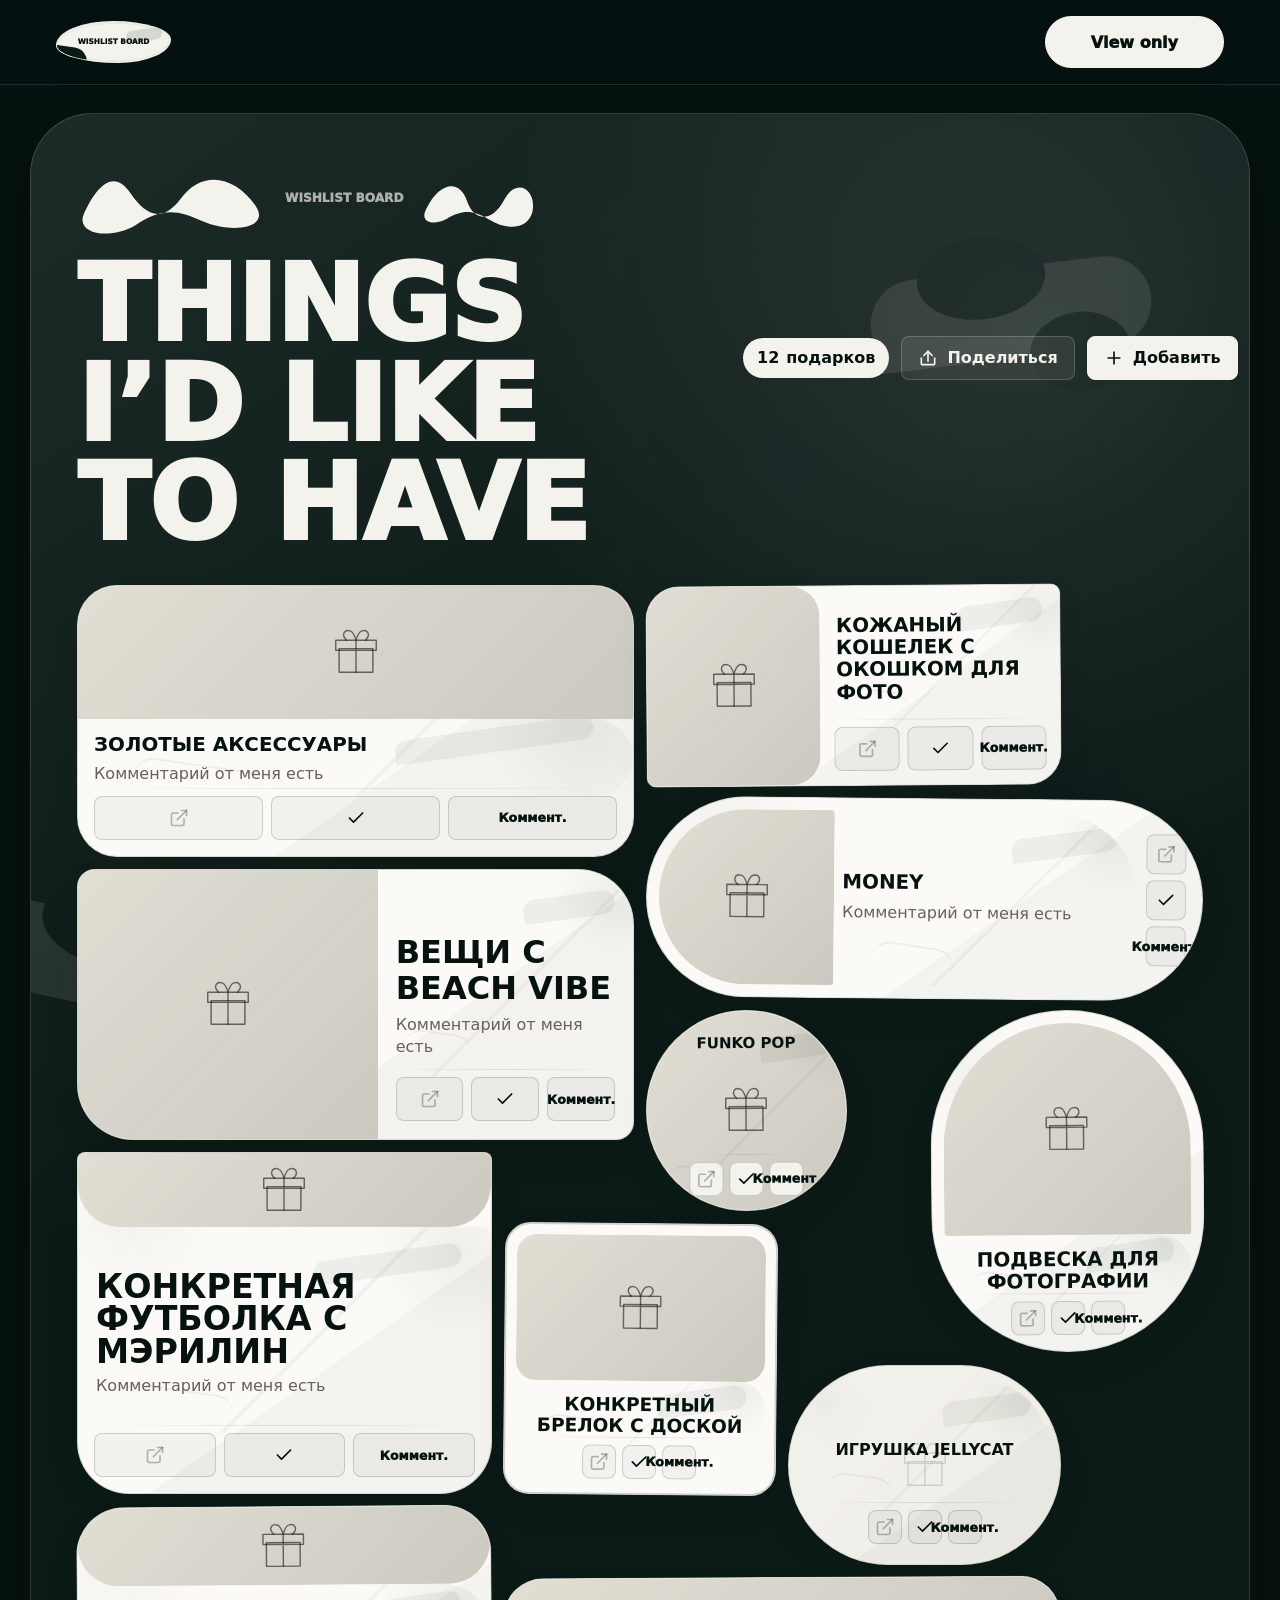
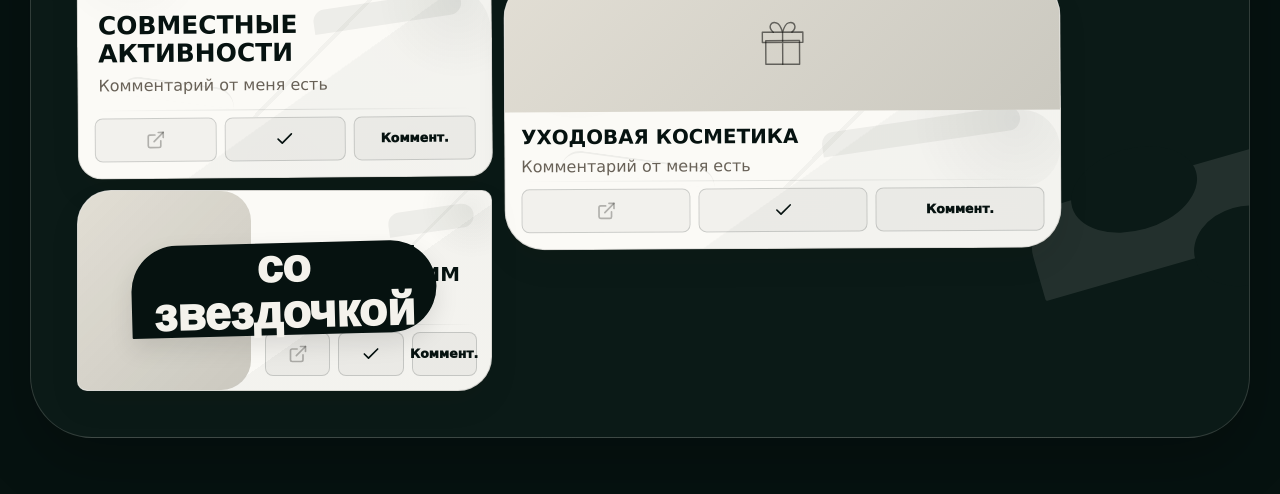
==== index.html @ bffcefdb "Make wishlist arranging stable" ====
<!doctype html>
<html lang="ru">
  <head>
    <meta charset="UTF-8" />
    <meta name="viewport" content="width=device-width, initial-scale=1.0" />
    <title>Wishlist</title>
    <link rel="stylesheet" href="styles.css?v=20260501-arrange-1" />
  </head>
  <body>
    <div class="app">
      <header class="topbar">
        <a class="brand" href="#/" aria-label="Wishlist">
          <span class="brand-board" aria-hidden="true">
            <span class="brand-wave"></span>
            <span class="brand-board-text">Wishlist board</span>
          </span>
        </a>
        <div class="topbar-actions">
          <button class="editor-mode-button" id="editorModeButton" type="button" aria-pressed="false">
            Editor
          </button>
          <button class="icon-button arrange-button" id="arrangeButton" type="button" aria-label="Переместить подарки" title="Переместить подарки" aria-pressed="false">
            <svg viewBox="0 0 24 24" aria-hidden="true">
              <path d="M8 3 5 6l3 3" />
              <path d="M5 6h14" />
              <path d="m16 15 3 3-3 3" />
              <path d="M19 18H5" />
            </svg>
          </button>
          <button class="icon-button accent" id="newGiftButton" type="button" aria-label="Добавить подарок" title="Добавить подарок">
            <svg viewBox="0 0 24 24" aria-hidden="true">
              <path d="M12 5v14M5 12h14" />
            </svg>
          </button>
        </div>
      </header>

      <main id="appRoot" class="page" aria-live="polite"></main>
    </div>

    <template id="homeTemplate">
      <section class="home">
        <div class="home-board">
          <div class="ambient-waves" aria-hidden="true">
            <span class="ambient-wave ambient-wave-one"></span>
            <span class="ambient-wave ambient-wave-two"></span>
            <span class="ambient-wave ambient-wave-three"></span>
          </div>

          <div class="wish-hero">
            <div class="hero-copy">
              <div class="title-print">
                <svg class="wave-print wave-print-wide" viewBox="0 0 180 72" aria-hidden="true">
                  <path d="M7 50C20 22 36 9 51 32C64 51 80 61 98 37C119 8 150 16 169 43C184 65 147 70 119 58C93 46 79 46 55 62C31 76-3 70 7 50Z" />
                </svg>
                <p class="eyebrow">Wishlist board</p>
                <svg class="wave-print wave-print-small" viewBox="0 0 122 62" aria-hidden="true">
                  <path d="M6 45C17 18 38 11 48 35C57 56 76 56 87 31C98 6 120 17 118 40C116 59 94 64 73 53C55 44 44 44 28 55C14 64-2 61 6 45Z" />
                </svg>
              </div>
              <h1>Things I’d like to have</h1>
            </div>
            <div class="hero-side">
              <div class="hero-tools">
                <div class="hero-meta">
                  <span class="count-pill"><strong id="giftCount">0</strong> <span id="giftCountWord">подарков</span></span>
                </div>
                <button class="secondary-button share-button" id="shareWishlistButton" type="button" aria-label="Скопировать ссылку" title="Скопировать ссылку">
                  <svg viewBox="0 0 24 24" aria-hidden="true">
                    <path d="M4 12v7a1 1 0 0 0 1 1h14a1 1 0 0 0 1-1v-7" />
                    <path d="M12 16V4" />
                    <path d="m7 9 5-5 5 5" />
                  </svg>
                  Поделиться
                </button>
                <button class="primary-button" id="addGiftFromHome" type="button" aria-label="Добавить" title="Добавить" aria-expanded="false" aria-controls="addChoiceMenu">
                  <svg viewBox="0 0 24 24" aria-hidden="true">
                    <path d="M12 5v14M5 12h14" />
                  </svg>
                  Добавить
                </button>
              </div>
              <div class="add-choice-menu" id="addChoiceMenu" hidden>
                <button class="add-choice add-choice--present" id="addPresentButton" type="button">Present</button>
                <button class="add-choice add-choice--disclaimer" id="addDisclaimerButton" type="button">Disclaimer</button>
              </div>
              <button class="disclaimer-hero-button" id="heroDisclaimerButton" type="button" hidden>
                Disclaimer
              </button>
            </div>
          </div>

          <p class="share-status" id="shareStatus" role="status"></p>
          <div class="share-panel" id="sharePanel" hidden>
            <label class="share-label" for="shareLinkInput">Моя ссылка на Wishlist</label>
            <a class="share-pretty-link" id="prettyShareLink" href="#" target="_blank" rel="noreferrer">
              Мой Wishlist
            </a>
            <div class="share-copy-row">
              <input id="shareLinkInput" type="text" readonly />
              <button class="secondary-button" id="copyShareLinkButton" type="button">
                <svg viewBox="0 0 24 24" aria-hidden="true">
                  <path d="M8 8h11v13H8z" />
                  <path d="M5 16H4a1 1 0 0 1-1-1V4a1 1 0 0 1 1-1h11a1 1 0 0 1 1 1v1" />
                </svg>
                Копировать
              </button>
            </div>
          </div>
          <div id="giftGrid" class="gift-mosaic" aria-label="Подарки"></div>
        </div>
      </section>
    </template>

    <template id="emptyTemplate">
      <section class="empty-state">
        <div class="empty-art" aria-hidden="true">
          <svg viewBox="0 0 80 80">
            <path d="M16 34h48v34H16z" />
            <path d="M12 24h56v12H12zM40 24v44M27 24c-8-7-3-16 5-13 5 2 8 13 8 13M53 24c8-7 3-16-5-13-5 2-8 13-8 13" />
          </svg>
        </div>
        <h2>Подарков пока нет</h2>
        <button class="primary-button" id="addFirstGift" type="button">
          <svg viewBox="0 0 24 24" aria-hidden="true">
            <path d="M12 5v14M5 12h14" />
          </svg>
          Добавить подарок
        </button>
      </section>
    </template>

    <template id="formTemplate">
      <section class="form-page">
        <div class="form-heading">
          <button class="icon-button" id="backButton" type="button" aria-label="Назад" title="Назад">
            <svg viewBox="0 0 24 24" aria-hidden="true">
              <path d="m15 18-6-6 6-6" />
            </svg>
          </button>
          <div>
            <p class="eyebrow" id="formMode">Новый подарок</p>
            <h1 id="formTitle">Добавить подарок</h1>
          </div>
        </div>

        <form class="gift-form" id="giftForm" novalidate>
          <div class="photo-field">
            <input id="photoInput" name="photo" type="file" accept="image/*" />
            <label class="photo-dropzone" for="photoInput">
              <span class="photo-preview" id="photoPreview">
                <svg viewBox="0 0 64 64" aria-hidden="true">
                  <path d="M10 16h44v34H10z" />
                  <path d="m17 43 12-12 9 9 5-5 10 8" />
                  <path d="M43 24h.01" />
                </svg>
              </span>
              <span class="photo-copy">Прикрепить фото</span>
            </label>
          </div>

          <div class="fields">
            <label>
              <span>Название</span>
              <input id="nameInput" name="name" type="text" autocomplete="off" maxlength="80" required />
            </label>

            <label>
              <span>Ссылка</span>
              <input id="linkInput" name="link" type="url" autocomplete="off" placeholder="https://..." />
            </label>

            <label>
              <span>Цена</span>
              <div class="price-input">
                <input id="priceInput" name="price" type="number" inputmode="decimal" min="0" step="0.01" />
                <span aria-hidden="true">₽</span>
              </div>
            </label>

            <fieldset class="style-field">
              <legend>Форма</legend>
              <input id="variantInput" name="variant" type="hidden" value="wide" />
              <div class="style-options" id="variantOptions">
                <button class="shape-option is-selected" type="button" data-value="wide" aria-pressed="true">
                  <span class="shape-preview shape-preview--wide"></span>
                </button>
                <button class="shape-option" type="button" data-value="capsule" aria-pressed="false">
                  <span class="shape-preview shape-preview--capsule"></span>
                </button>
                <button class="shape-option" type="button" data-value="circle" aria-pressed="false">
                  <span class="shape-preview shape-preview--circle"></span>
                </button>
                <button class="shape-option" type="button" data-value="oval" aria-pressed="false">
                  <span class="shape-preview shape-preview--oval"></span>
                </button>
                <button class="shape-option" type="button" data-value="ticket" aria-pressed="false">
                  <span class="shape-preview shape-preview--ticket"></span>
                </button>
                <button class="shape-option" type="button" data-value="stamp" aria-pressed="false">
                  <span class="shape-preview shape-preview--stamp"></span>
                </button>
              </div>
            </fieldset>

            <fieldset class="style-field">
              <legend>Размер</legend>
              <input id="sizeInput" name="size" type="hidden" value="normal" />
              <div class="size-options" id="sizeOptions">
                <button class="size-option" type="button" data-value="small" aria-pressed="false">S</button>
                <button class="size-option is-selected" type="button" data-value="normal" aria-pressed="true">M</button>
                <button class="size-option" type="button" data-value="large" aria-pressed="false">L</button>
              </div>
            </fieldset>

            <label class="wide">
              <span>Комментарий</span>
              <textarea id="commentInput" name="comment" rows="5" maxlength="500"></textarea>
            </label>
          </div>

          <p class="form-error" id="formError" role="alert"></p>

          <div class="form-actions">
            <button class="secondary-button" id="cancelButton" type="button">
              <svg viewBox="0 0 24 24" aria-hidden="true">
                <path d="m15 18-6-6 6-6" />
              </svg>
              Назад
            </button>
            <button class="primary-button" type="submit">
              <svg viewBox="0 0 24 24" aria-hidden="true">
                <path d="M19 21H5a2 2 0 0 1-2-2V5a2 2 0 0 1 2-2h11l5 5v11a2 2 0 0 1-2 2Z" />
                <path d="M17 21v-8H7v8M7 3v5h8" />
              </svg>
              Сохранить
            </button>
          </div>
        </form>
      </section>
    </template>

    <template id="disclaimerTemplate">
      <section class="form-page">
        <div class="form-heading">
          <button class="icon-button" id="disclaimerBackButton" type="button" aria-label="Назад" title="Назад">
            <svg viewBox="0 0 24 24" aria-hidden="true">
              <path d="m15 18-6-6 6-6" />
            </svg>
          </button>
          <div>
            <p class="eyebrow">Wishlist board</p>
            <h1>Disclaimer</h1>
          </div>
        </div>

        <form class="gift-form disclaimer-form" id="disclaimerForm" novalidate>
          <label class="disclaimer-field">
            <span>Текст disclaimer</span>
            <textarea id="disclaimerInput" name="disclaimer" rows="8" maxlength="900" placeholder="Напиши текст, который должен открываться в Disclaimer"></textarea>
          </label>

          <p class="form-error" id="disclaimerError" role="alert"></p>

          <div class="form-actions">
            <button class="secondary-button" id="deleteDisclaimerButton" type="button">
              Удалить
            </button>
            <button class="secondary-button" id="cancelDisclaimerButton" type="button">
              <svg viewBox="0 0 24 24" aria-hidden="true">
                <path d="m15 18-6-6 6-6" />
              </svg>
              Назад
            </button>
            <button class="primary-button" type="submit">
              <svg viewBox="0 0 24 24" aria-hidden="true">
                <path d="M19 21H5a2 2 0 0 1-2-2V5a2 2 0 0 1 2-2h11l5 5v11a2 2 0 0 1-2 2Z" />
                <path d="M17 21v-8H7v8M7 3v5h8" />
              </svg>
              Сохранить
            </button>
          </div>
        </form>
      </section>
    </template>

    <script src="app.js?v=20260501-arrange-1"></script>
  </body>
</html>
---- styles.css ----
:root {
  color-scheme: dark;
  --bg: #061210;
  --panel: #0b1a17;
  --paper: #f4f2ec;
  --card: #fbfaf6;
  --soft: #e6e2d8;
  --ink: #061210;
  --text: #f4f2ec;
  --muted: #b8b2a8;
  --card-muted: #686157;
  --line: rgba(244, 242, 236, 0.18);
  --shadow: 0 24px 60px rgba(0, 0, 0, 0.24);
  --radius: 8px;
}

* {
  box-sizing: border-box;
}

html {
  min-height: 100%;
  background: var(--bg);
}

body {
  overflow-x: hidden;
  min-height: 100vh;
  margin: 0;
  color: var(--text);
  background: var(--bg);
  font-family:
    Inter, ui-sans-serif, system-ui, -apple-system, BlinkMacSystemFont, "Segoe UI",
    sans-serif;
}

button,
input,
textarea {
  font: inherit;
}

button {
  cursor: pointer;
}

button:focus-visible,
input:focus-visible,
textarea:focus-visible,
a:focus-visible {
  outline: 3px solid rgba(244, 242, 236, 0.32);
  outline-offset: 3px;
}

.app {
  min-height: 100vh;
}

.topbar {
  position: sticky;
  top: 0;
  z-index: 10;
  display: flex;
  align-items: center;
  justify-content: space-between;
  gap: 16px;
  width: 100%;
  padding: 16px clamp(16px, 5vw, 56px);
  border-bottom: 1px solid rgba(244, 242, 236, 0.12);
  background: rgba(6, 18, 16, 0.88);
  backdrop-filter: blur(14px);
}

.brand {
  display: inline-flex;
  align-items: center;
  gap: 10px;
  color: var(--text);
  font-size: 1.05rem;
  font-weight: 850;
  text-decoration: none;
}

.brand > span:not(.brand-board) {
  display: none;
}

.brand-board {
  position: relative;
  display: grid;
  width: clamp(70px, 9vw, 116px);
  height: 42px;
  place-items: center;
  overflow: hidden;
  border: 1px solid rgba(244, 242, 236, 0.82);
  border-radius: 50% 50% 46% 54% / 58% 44% 56% 42%;
  color: var(--ink);
  background: var(--paper);
  box-shadow: inset 0 0 0 2px rgba(6, 18, 16, 0.04);
}

.brand-board::before {
  content: "";
  position: absolute;
  left: -18px;
  bottom: -12px;
  width: 48px;
  height: 28px;
  border-radius: 999px 999px 999px 18px;
  background: var(--panel);
  transform: rotate(8deg);
}

.brand-wave {
  position: absolute;
  right: 8px;
  top: 7px;
  width: 36px;
  height: 12px;
  border-radius: 999px 999px 999px 12px;
  background: rgba(6, 18, 16, 0.12);
  transform: rotate(-8deg);
}

.brand-board-text {
  position: relative;
  z-index: 1;
  font-size: 0.46rem;
  font-weight: 950;
  line-height: 1;
  text-transform: uppercase;
}

.topbar-actions {
  display: inline-flex;
  align-items: center;
  gap: 10px;
}

.topbar-actions [hidden] {
  display: none;
}

.editor-mode-button {
  display: inline-flex;
  align-items: center;
  justify-content: center;
  min-width: clamp(132px, 14vw, 186px);
  min-height: 52px;
  padding: 0 22px;
  border: 1px solid var(--paper);
  border-radius: 999px;
  color: var(--ink);
  background: var(--paper);
  font-weight: 950;
  letter-spacing: 0;
}

.editor-mode-button[aria-pressed="true"] {
  color: var(--paper);
  background: rgba(244, 242, 236, 0.08);
  box-shadow: inset 0 0 0 1px rgba(244, 242, 236, 0.28);
}

.arrange-button[aria-pressed="true"] {
  color: var(--ink);
  border-color: var(--paper);
  background: var(--paper);
  box-shadow: 0 0 0 3px rgba(244, 242, 236, 0.16);
}

.arrange-button {
  color: var(--ink);
  border-color: var(--paper);
  background: var(--paper);
}

.page {
  width: min(1220px, calc(100% - 32px));
  margin: 0 auto;
  padding: 28px 0 56px;
}

.home-board {
  position: relative;
  min-height: calc(100vh - 132px);
  overflow: hidden;
  padding: clamp(18px, 4vw, 46px);
  border: 1px solid rgba(244, 242, 236, 0.16);
  border-radius: clamp(34px, 5vw, 62px);
  color: var(--text);
  background:
    radial-gradient(circle at 82% 12%, rgba(244, 242, 236, 0.1), transparent 28%),
    linear-gradient(145deg, rgba(244, 242, 236, 0.08), transparent 42%),
    var(--panel);
  box-shadow: var(--shadow);
}

.ambient-waves {
  position: absolute;
  inset: 0;
  z-index: 0;
  pointer-events: none;
}

.ambient-wave {
  position: absolute;
  display: block;
  width: clamp(150px, 22vw, 310px);
  height: clamp(48px, 7vw, 92px);
  border-radius: 999px 999px 999px 34px;
  color: var(--paper);
  background: currentColor;
  opacity: 0.1;
}

.ambient-wave::before,
.ambient-wave::after {
  content: "";
  position: absolute;
  background: var(--panel);
}

.ambient-wave::before {
  left: 18%;
  top: -38%;
  width: 46%;
  height: 92%;
  border-radius: 50%;
}

.ambient-wave::after {
  right: 9%;
  bottom: -46%;
  width: 36%;
  height: 88%;
  border-radius: 50%;
}

.ambient-wave-one {
  right: 8%;
  top: 8%;
  transform: rotate(-7deg);
}

.ambient-wave-two {
  left: -4%;
  top: 42%;
  transform: rotate(12deg);
}

.ambient-wave-three {
  right: -5%;
  bottom: 9%;
  transform: rotate(-16deg);
}

.wish-hero,
.form-heading {
  display: flex;
  align-items: center;
  justify-content: space-between;
  gap: clamp(18px, 4vw, 44px);
}

.wish-hero {
  position: relative;
  z-index: 1;
  margin-bottom: clamp(18px, 3vw, 30px);
}

.hero-copy {
  position: relative;
  display: grid;
  gap: clamp(12px, 2vw, 20px);
  max-width: 890px;
  padding-left: 0;
}

.title-print {
  display: flex;
  align-items: center;
  gap: clamp(10px, 1.6vw, 18px);
  min-width: 0;
  color: var(--paper);
}

.wave-print {
  flex: 0 0 auto;
  display: block;
  fill: currentColor;
}

.wave-print-wide {
  width: clamp(92px, 16vw, 190px);
  height: auto;
}

.wave-print-small {
  width: clamp(58px, 9vw, 118px);
  height: auto;
  transform: rotate(4deg);
}

.eyebrow {
  margin: 0;
  color: rgba(244, 242, 236, 0.68);
  font-size: 0.76rem;
  font-weight: 950;
  letter-spacing: 0;
  text-transform: uppercase;
  white-space: nowrap;
}

h1,
h2,
p {
  overflow-wrap: anywhere;
}

h1 {
  margin: 0;
  font-size: clamp(2rem, 5vw, 4.2rem);
  line-height: 0.95;
  letter-spacing: 0;
}

.wish-hero h1 {
  max-width: 860px;
  font-size: clamp(2.7rem, 8.2vw, 7rem);
  font-weight: 950;
  text-transform: uppercase;
}

h2 {
  margin: 0;
  font-size: 1.14rem;
  letter-spacing: 0;
}

.hero-tools {
  display: flex;
  flex: 0 0 auto;
  align-items: center;
  gap: 12px;
}

.hero-side {
  position: relative;
  display: grid;
  justify-items: end;
  gap: 18px;
  min-width: min(100%, 460px);
}

.hero-meta {
  display: flex;
  flex-wrap: wrap;
  gap: 10px;
  margin: 0;
}

.count-pill {
  display: inline-flex;
  align-items: center;
  gap: 7px;
  min-height: 40px;
  padding: 0 14px;
  border-radius: 999px;
  color: var(--ink);
  font-weight: 900;
  background: var(--paper);
}

.icon-button,
.primary-button,
.secondary-button,
.danger-button,
.link-button {
  display: inline-flex;
  align-items: center;
  justify-content: center;
  gap: 9px;
  min-height: 44px;
  border: 1px solid transparent;
  border-radius: var(--radius);
  text-decoration: none;
  transition:
    transform 160ms ease,
    border-color 160ms ease,
    background 160ms ease,
    color 160ms ease;
}

.icon-button:hover,
.primary-button:hover,
.secondary-button:hover,
.danger-button:hover,
.link-button:hover,
.mark-toggle:hover {
  transform: translateY(-1px);
}

.icon-button {
  width: 44px;
  padding: 0;
  color: var(--paper);
  border-color: rgba(244, 242, 236, 0.2);
  background: rgba(244, 242, 236, 0.08);
}

.icon-button.accent,
.primary-button {
  color: var(--ink);
  border-color: var(--paper);
  background: var(--paper);
}

.home-board .primary-button {
  flex: 0 0 auto;
}

.home-board .share-button {
  flex: 0 0 auto;
}

.add-choice-menu {
  position: absolute;
  right: 0;
  top: 58px;
  z-index: 8;
  display: grid;
  grid-template-columns: minmax(168px, 1fr) minmax(138px, 0.74fr);
  gap: 8px;
  width: min(360px, calc(100vw - 34px));
  padding: 8px;
  border: 1px solid rgba(244, 242, 236, 0.18);
  border-radius: 22px;
  background: rgba(6, 18, 16, 0.82);
  box-shadow: 0 18px 42px rgba(0, 0, 0, 0.24);
  backdrop-filter: blur(14px);
}

.add-choice-menu[hidden] {
  display: none;
}

.add-choice {
  min-height: 96px;
  padding: 14px;
  border: 1px solid rgba(6, 18, 16, 0.12);
  border-radius: 18px;
  color: var(--ink);
  background:
    radial-gradient(circle at 88% 18%, rgba(6, 18, 16, 0.08), transparent 22%),
    var(--paper);
  font-family: Impact, Haettenschweiler, "Arial Black", sans-serif;
  font-size: clamp(1.9rem, 3.2vw, 3.5rem);
  font-weight: 950;
  letter-spacing: 0;
  line-height: 0.95;
  text-align: center;
  text-transform: uppercase;
  text-shadow:
    2px 0 0 rgba(0, 0, 0, 0.16),
    -1px 1px 0 rgba(0, 0, 0, 0.14);
  transition:
    transform 160ms ease,
    background 160ms ease;
}

.add-choice:hover {
  transform: translateY(-1px);
  background: #fffdf8;
}

.add-choice--disclaimer {
  border-radius: 18px 36px 18px 36px;
  font-size: clamp(1.35rem, 2.35vw, 2.35rem);
  word-break: break-word;
}

.disclaimer-hero-button {
  position: relative;
  width: min(100%, 560px);
  min-height: clamp(82px, 9.5vw, 120px);
  overflow: hidden;
  padding: 14px 44px 18px;
  border: 1px solid rgba(244, 242, 236, 0.76);
  border-radius: 58% 42% 54% 46% / 44% 54% 46% 56%;
  color: #050505;
  background:
    radial-gradient(ellipse at 12% 16%, transparent 0 58px, rgba(6, 18, 16, 0.06) 59px, transparent 104px),
    radial-gradient(ellipse at 88% 78%, rgba(6, 18, 16, 0.08), transparent 28%),
    linear-gradient(100deg, transparent 0 74%, rgba(6, 18, 16, 0.08) 74% 100%),
    var(--card);
  font-family: Impact, Haettenschweiler, "Arial Black", sans-serif;
  font-size: clamp(2.2rem, 5.2vw, 5.2rem);
  font-weight: 950;
  letter-spacing: 0;
  line-height: 0.95;
  text-transform: uppercase;
  text-shadow:
    2px 0 0 rgba(0, 0, 0, 0.16),
    -1px 1px 0 rgba(0, 0, 0, 0.14);
  box-shadow:
    0 16px 34px rgba(0, 0, 0, 0.2),
    inset 0 0 0 2px rgba(6, 18, 16, 0.06);
  transform: rotate(-0.8deg);
  transition:
    transform 160ms ease,
    background 160ms ease;
}

.disclaimer-hero-button::before,
.disclaimer-hero-button::after {
  content: "";
  position: absolute;
  pointer-events: none;
}

.disclaimer-hero-button::before {
  left: -8%;
  bottom: -22%;
  width: 44%;
  height: 58%;
  border-radius: 999px 999px 999px 36px;
  background: var(--panel);
  opacity: 0.96;
  transform: rotate(7deg);
}

.disclaimer-hero-button::after {
  right: 10%;
  bottom: 18px;
  width: 96px;
  height: 20px;
  border-radius: 999px 999px 999px 12px;
  background: rgba(6, 18, 16, 0.1);
  transform: rotate(-7deg);
}

.disclaimer-hero-button:hover {
  transform: rotate(-0.8deg) translateY(-2px);
  background:
    radial-gradient(ellipse at 12% 16%, transparent 0 58px, rgba(6, 18, 16, 0.07) 59px, transparent 104px),
    radial-gradient(ellipse at 88% 78%, rgba(6, 18, 16, 0.1), transparent 28%),
    linear-gradient(100deg, transparent 0 74%, rgba(6, 18, 16, 0.09) 74% 100%),
    #fffdf8;
}

.disclaimer-hero-button[hidden] {
  display: none;
}

.primary-button,
.secondary-button,
.danger-button,
.link-button {
  padding: 0 16px;
  font-weight: 850;
}

.secondary-button,
.link-button {
  color: var(--text);
  border-color: rgba(244, 242, 236, 0.2);
  background: rgba(244, 242, 236, 0.08);
}

.danger-button {
  color: var(--text);
  border-color: rgba(244, 242, 236, 0.2);
  background: rgba(244, 242, 236, 0.08);
}

.icon-button svg,
.primary-button svg,
.secondary-button svg,
.danger-button svg,
.link-button svg,
.mark-toggle svg,
.empty-art svg,
.photo-preview svg {
  width: 20px;
  height: 20px;
  fill: none;
  stroke: currentColor;
  stroke-width: 2;
  stroke-linecap: round;
  stroke-linejoin: round;
}

.share-status {
  position: relative;
  z-index: 1;
  width: fit-content;
  max-width: 100%;
  margin: -8px 0 14px;
  padding: 8px 12px;
  border: 1px solid rgba(244, 242, 236, 0.16);
  border-radius: 999px;
  color: rgba(244, 242, 236, 0.78);
  background: rgba(244, 242, 236, 0.07);
  font-size: 0.9rem;
  font-weight: 800;
}

.share-status:empty {
  display: none;
}

.share-panel {
  position: relative;
  z-index: 1;
  display: grid;
  gap: 8px;
  max-width: 760px;
  margin: 0 0 16px;
  padding: 12px;
  border: 1px solid rgba(244, 242, 236, 0.16);
  border-radius: 18px;
  background: rgba(244, 242, 236, 0.07);
}

.share-panel[hidden] {
  display: none;
}

.share-label {
  color: rgba(244, 242, 236, 0.78);
  font-size: 0.86rem;
  font-weight: 850;
}

.share-pretty-link {
  display: inline-flex;
  align-items: center;
  justify-content: center;
  width: fit-content;
  min-height: 40px;
  padding: 0 14px;
  border: 1px solid var(--paper);
  border-radius: 999px;
  color: var(--ink);
  background: var(--paper);
  font-weight: 900;
  text-decoration: none;
}

.share-copy-row {
  display: grid;
  grid-template-columns: minmax(0, 1fr) auto;
  gap: 8px;
}

.share-copy-row input {
  min-width: 0;
  overflow: hidden;
  text-overflow: ellipsis;
}

.share-copy-row .secondary-button {
  color: var(--paper);
}

.gift-mosaic {
  position: relative;
  z-index: 1;
  display: grid;
  grid-template-columns: repeat(8, minmax(0, 1fr));
  grid-auto-rows: clamp(50px, 4.6vw, 66px);
  grid-auto-flow: dense;
  gap: clamp(8px, 1vw, 12px);
  align-items: stretch;
}

.gift-mosaic--free {
  display: block;
  min-height: 560px;
}

.is-arranging .gift-mosaic {
  padding: clamp(8px, 1.4vw, 18px);
}

.gift-mosaic::before {
  content: "";
  position: absolute;
  z-index: -1;
  right: 7%;
  top: 12%;
  width: min(280px, 28vw);
  height: min(82px, 9vw);
  border-radius: 999px 999px 999px 32px;
  background: var(--ink);
  opacity: 0.05;
  transform: rotate(-9deg);
}

.gift-card {
  --tilt: 0deg;

  position: relative;
  display: grid;
  grid-template-rows: minmax(96px, 1fr) auto auto;
  grid-column: span 3;
  grid-row: span 4;
  min-width: 0;
  min-height: 0;
  overflow: hidden;
  border: 1px solid rgba(8, 8, 6, 0.14);
  border-radius: clamp(22px, 2.6vw, 36px);
  color: var(--ink);
  background:
    radial-gradient(circle at 13% 18%, rgba(6, 18, 16, 0.035), transparent 18%),
    linear-gradient(145deg, transparent 0 62%, rgba(6, 18, 16, 0.03) 62% 100%),
    var(--card);
  box-shadow: 0 14px 30px rgba(31, 26, 18, 0.08);
  transform: rotate(var(--tilt));
  transition:
    left 160ms ease,
    top 160ms ease,
    width 160ms ease,
    height 160ms ease,
    transform 180ms ease,
    box-shadow 180ms ease;
}

.gift-card.is-free-position {
  position: absolute;
  grid-column: auto;
  grid-row: auto;
}

.is-arranging .gift-card {
  cursor: grab;
  touch-action: none;
  overflow: visible;
  border: 2px dashed rgba(244, 242, 236, 0.92);
  box-shadow:
    0 14px 30px rgba(31, 26, 18, 0.08),
    inset 0 0 0 5px rgba(6, 18, 16, 0.04);
  animation: cardWiggle 720ms ease-in-out infinite;
  user-select: none;
}

.is-arranging .gift-card .gift-photo,
.is-arranging .gift-card .gift-content,
.is-arranging .gift-card .gift-actions,
.is-arranging .gift-card .mark-toggle,
.is-arranging .gift-card .resize-handle {
  pointer-events: auto;
}

.is-arranging .gift-card:nth-child(2n) {
  animation-delay: -180ms;
}

.is-arranging .gift-card:nth-child(3n) {
  animation-delay: -330ms;
}

.is-arranging .gift-card.is-dragging {
  cursor: grabbing;
  opacity: 0.62;
}

.is-arranging .gift-card.is-drop-target {
  border-color: var(--paper);
  box-shadow:
    0 0 0 8px rgba(244, 242, 236, 0.12),
    inset 0 0 0 5px rgba(6, 18, 16, 0.04);
  transform: rotate(var(--tilt)) scale(0.985);
}

.is-arranging .gift-card.is-pointer-dragging {
  z-index: 20;
  cursor: grabbing;
  opacity: 0.94;
  animation: none;
  transition: none;
  transform: rotate(var(--tilt)) scale(1.02);
  box-shadow:
    0 26px 56px rgba(0, 0, 0, 0.28),
    inset 0 0 0 5px rgba(6, 18, 16, 0.04);
}

.is-arranging .gift-card.is-resizing {
  cursor: nwse-resize;
}

.is-dragging-card {
  cursor: grabbing;
}

.is-arranging .gift-actions,
.is-arranging .mark-toggle {
  opacity: 0.38;
}

.is-arranging .gift-actions {
  pointer-events: auto;
  opacity: 0.7;
}

.resize-handle {
  position: absolute;
  right: 10px;
  bottom: 10px;
  z-index: 8;
  display: none;
  width: 24px;
  height: 24px;
  border: 1px solid rgba(6, 18, 16, 0.18);
  border-radius: 50%;
  background: rgba(251, 250, 246, 0.86);
  cursor: nwse-resize;
}

.resize-handle::before,
.resize-handle::after {
  content: "";
  position: absolute;
  right: 7px;
  bottom: 7px;
  width: 8px;
  height: 1.8px;
  border-radius: 999px;
  background: var(--ink);
}

.resize-handle::after {
  width: 1.8px;
  height: 8px;
}

.is-arranging .gift-card.is-free-position .resize-handle {
  display: block;
}

.arrange-card-controls {
  position: absolute;
  left: 50%;
  right: auto;
  top: 8px;
  z-index: 40;
  display: none;
  align-items: center;
  gap: 6px;
  width: max-content;
  max-width: none;
  padding: 5px;
  border: 1px solid rgba(6, 18, 16, 0.12);
  border-radius: 999px;
  background: rgba(251, 250, 246, 0.88);
  box-shadow: 0 8px 22px rgba(0, 0, 0, 0.14);
  backdrop-filter: blur(8px);
  pointer-events: auto;
  transform: translateX(-50%);
}

.arrange-card-controls button {
  display: inline-grid;
  min-width: 30px;
  height: 30px;
  place-items: center;
  padding: 0 7px;
  border: 1px solid rgba(6, 18, 16, 0.14);
  border-radius: 999px;
  color: var(--ink);
  background: var(--paper);
  font-size: 0.72rem;
  font-weight: 950;
  line-height: 1;
  pointer-events: auto;
}

.is-arranging .arrange-card-controls {
  display: inline-flex;
}

.gift-card--circle .arrange-card-controls button,
.gift-card--mini .arrange-card-controls button {
  min-width: 28px;
  height: 30px;
  padding-inline: 6px;
  font-size: 0.66rem;
}

@keyframes cardWiggle {
  0%,
  100% {
    transform: rotate(calc(var(--tilt) - 0.45deg));
  }

  50% {
    transform: rotate(calc(var(--tilt) + 0.45deg));
  }
}

.gift-card:hover {
  transform: rotate(var(--tilt)) translateY(-2px);
  box-shadow: 0 18px 38px rgba(0, 0, 0, 0.16);
}

.gift-card:nth-child(4n + 2) {
  --tilt: -0.45deg;
}

.gift-card:nth-child(5n + 3) {
  --tilt: 0.55deg;
}

.gift-card:nth-child(6n + 5) {
  --tilt: -0.3deg;
}

.gift-card::before {
  display: none;
}

.gift-card::after {
  display: none;
}

.gift-card--marked::after {
  content: "";
  display: block;
  position: absolute;
  inset: 0;
  z-index: 2;
  border: 2px solid rgba(6, 18, 16, 0.28);
  border-radius: inherit;
  pointer-events: none;
}

.gift-card--marked .gift-photo img {
  filter: grayscale(0.9) contrast(1.03);
}

.gift-card > * {
  position: relative;
  z-index: 1;
}

.mark-toggle {
  position: absolute;
  left: 12px;
  top: 12px;
  z-index: 4;
  display: inline-flex;
  align-items: center;
  justify-content: center;
  width: 36px;
  height: 36px;
  min-height: 0;
  padding: 0;
  border: 1px solid rgba(6, 18, 16, 0.16);
  border-radius: 50%;
  color: var(--ink);
  background: rgba(251, 250, 246, 0.82);
  transition:
    transform 160ms ease,
    border-color 160ms ease,
    background 160ms ease,
    color 160ms ease;
}

.mark-toggle.is-marked {
  color: var(--paper);
  border-color: var(--ink);
  background: var(--ink);
}

.mark-action.is-marked,
.reserve-action.is-marked {
  color: var(--paper);
  border-color: var(--ink);
  background: var(--ink);
}

.reserved-toggle {
  position: absolute;
  left: 50%;
  bottom: clamp(54px, 8%, 76px);
  z-index: 5;
  min-width: min(78%, 250px);
  min-height: 54px;
  padding: 0 22px;
  border: 0;
  border-radius: 999px 999px 999px 22px;
  color: #050505;
  background: rgba(215, 215, 212, 0.92);
  font-family: Impact, Haettenschweiler, "Arial Black", sans-serif;
  font-size: clamp(1.7rem, 3.6vw, 3.2rem);
  font-weight: 950;
  letter-spacing: 0;
  line-height: 1;
  text-transform: lowercase;
  transform: translateX(-50%) rotate(-1.5deg);
  box-shadow: 0 10px 24px rgba(0, 0, 0, 0.1);
}

.reserved-toggle.is-marked {
  color: var(--paper);
  background: var(--ink);
}

.gift-card--wide {
  grid-column: span 4;
  grid-row: span 4;
  border-radius: 40px;
}

.gift-card--oval {
  grid-column: span 2;
  grid-row: span 5;
  grid-template-rows: minmax(126px, 1fr) auto auto;
  padding: 12px;
  border-radius: 999px;
}

.gift-card--circle {
  grid-column: span 2;
  grid-row: span 3;
  grid-template-rows: 1fr;
  aspect-ratio: 1;
  border-radius: 50%;
}

.gift-card--capsule {
  grid-column: span 4;
  grid-row: span 3;
  grid-template-columns: 33% minmax(0, 1fr) 44px;
  grid-template-rows: 1fr;
  gap: 8px;
  padding: 12px;
  border-radius: 999px;
}

.gift-card--text {
  grid-column: span 3;
  grid-row: span 4;
  grid-template-rows: 78px minmax(0, 1fr) auto;
  border-radius: 48px 48px 24px 24px;
}

.gift-card--mini {
  grid-column: span 2;
  grid-row: span 3;
  grid-template-rows: minmax(0, 1fr) auto;
  padding: 16px 12px;
  border-radius: 999px;
}

.gift-card--ticket {
  grid-column: span 3;
  grid-row: span 3;
  grid-template-columns: 42% minmax(0, 1fr);
  grid-template-rows: minmax(0, 1fr) auto;
  gap: 0;
  border-radius: 34px 10px 34px 10px;
}

.gift-card--ticket::after {
  display: none;
}

.gift-card--split {
  grid-column: span 4;
  grid-row: span 4;
  grid-template-columns: 54% minmax(0, 1fr);
  grid-template-rows: minmax(0, 1fr) auto;
  border-radius: 18px 56px 18px 56px;
}

.gift-card--slab {
  grid-column: span 3;
  grid-row: span 5;
  grid-template-rows: 74px minmax(0, 1fr) auto;
  border-radius: 8px 8px 52px 52px;
}

.gift-card--stamp {
  grid-column: span 2;
  grid-row: span 4;
  grid-template-rows: minmax(0, 1fr) auto auto;
  padding: 10px;
  border: 2px solid rgba(6, 18, 16, 0.18);
  border-radius: 26px;
  background:
    radial-gradient(circle at 0 0, transparent 10px, var(--card) 11px) 0 0 / 28px 28px,
    var(--card);
}

.gift-card--small {
  grid-column-end: span 2;
  grid-row-end: span 3;
}

.gift-card--large {
  grid-column-end: span 4;
  grid-row-end: span 5;
}

.gift-card--circle.gift-card--large {
  grid-column-end: span 3;
  grid-row-end: span 4;
}

.gift-card--capsule.gift-card--small,
.gift-card--ticket.gift-card--small {
  grid-column-end: span 3;
}

.gift-card--capsule.gift-card--large,
.gift-card--split.gift-card--large {
  grid-column-end: span 5;
}

.gift-card:only-child {
  grid-column: span 4;
  grid-row: span 5;
  max-width: 460px;
}

.gift-photo {
  position: relative;
  min-height: 0;
  overflow: hidden;
  background:
    linear-gradient(135deg, rgba(6, 18, 16, 0.02), rgba(6, 18, 16, 0.12)),
    var(--soft);
}

.gift-photo::after {
  display: none;
}

.gift-photo img {
  display: block;
  width: 100%;
  height: 100%;
  filter: grayscale(0.65) contrast(1.02);
  object-fit: cover;
}

.gift-photo .photo-placeholder {
  display: grid;
  width: 100%;
  height: 100%;
  place-items: center;
  color: rgba(8, 8, 6, 0.56);
}

.gift-photo svg {
  width: 54px;
  height: 54px;
  fill: none;
  stroke: currentColor;
  stroke-width: 1.7;
  stroke-linecap: round;
  stroke-linejoin: round;
}

.gift-content {
  position: relative;
  display: grid;
  gap: 7px;
  align-content: start;
  min-width: 0;
  overflow: hidden;
  padding: 15px 16px 10px;
  border-radius: inherit;
  background:
    linear-gradient(135deg, transparent 0 56%, rgba(6, 18, 16, 0.035) 56% 57%, transparent 57%),
    radial-gradient(circle at 92% 12%, rgba(6, 18, 16, 0.05), transparent 20%);
}

.gift-content::before {
  content: "";
  position: absolute;
  right: 7%;
  top: 12%;
  z-index: -1;
  width: 36%;
  height: 24px;
  border-radius: 999px 999px 999px 12px;
  background: rgba(6, 18, 16, 0.055);
  pointer-events: none;
  transform: rotate(-8deg);
}

.gift-content::after {
  content: "";
  position: absolute;
  left: 10%;
  bottom: 12%;
  z-index: -1;
  width: 28%;
  height: 18px;
  border-top: 2px solid rgba(6, 18, 16, 0.055);
  border-radius: 999px 999px 0 0;
  pointer-events: none;
  transform: rotate(8deg);
}

.gift-title-row {
  display: grid;
  gap: 6px;
  min-width: 0;
}

.gift-title {
  min-width: 0;
  font-size: clamp(1rem, 1.7vw, 1.24rem);
  line-height: 1.12;
  text-transform: uppercase;
}

.gift-price {
  width: fit-content;
  max-width: 100%;
  overflow: hidden;
  color: var(--card-muted);
  font-weight: 850;
  text-overflow: ellipsis;
  white-space: nowrap;
}

.gift-comment {
  display: -webkit-box;
  margin: 0;
  overflow: hidden;
  color: var(--card-muted);
  line-height: 1.42;
  -webkit-box-orient: vertical;
  -webkit-line-clamp: 3;
}

.gift-actions {
  position: relative;
  display: grid;
  grid-template-columns: repeat(4, minmax(0, 1fr));
  gap: 8px;
  padding: 0 16px 16px;
}

.gift-actions--viewer {
  grid-template-columns: repeat(3, minmax(0, 1fr));
}

.gift-actions::before {
  content: "";
  position: absolute;
  left: 16px;
  right: 16px;
  top: -8px;
  height: 1px;
  background: linear-gradient(90deg, transparent, rgba(6, 18, 16, 0.11), transparent);
  pointer-events: none;
}

.gift-actions .icon-button {
  width: 100%;
  min-width: 0;
  padding: 0;
  color: var(--ink);
  border-color: rgba(6, 18, 16, 0.16);
  background: rgba(6, 18, 16, 0.035);
}

.gift-actions .comment-button {
  font-size: 0.78rem;
  font-weight: 950;
}

.gift-actions .link-disabled {
  color: rgba(8, 8, 6, 0.28);
  pointer-events: none;
}

body:not(.is-editor-mode) .gift-card {
  cursor: pointer;
}

.gift-card--wide .gift-title-row {
  grid-template-columns: minmax(0, 1fr) auto;
  align-items: start;
}

.gift-card--wide .gift-price,
.gift-card--oval .gift-price,
.gift-card--circle .gift-price {
  padding: 5px 10px;
  border: 1px solid rgba(6, 18, 16, 0.12);
  border-radius: 999px;
  color: var(--ink);
  background: rgba(244, 242, 236, 0.78);
}

.gift-card--oval .gift-photo {
  border-radius: 999px 999px 32px 32px;
}

.gift-card--oval .mark-toggle {
  left: 50%;
  top: 18px;
  transform: translateX(-50%);
}

.gift-card--oval .mark-toggle:hover {
  transform: translateX(-50%) translateY(-1px);
}

.gift-card--oval .gift-content {
  justify-items: center;
  padding: 14px 10px 8px;
  text-align: center;
}

.gift-card--oval .gift-title-row {
  justify-items: center;
}

.gift-card--oval .gift-comment {
  display: none;
}

.gift-card--oval .gift-actions,
.gift-card--mini .gift-actions {
  display: flex;
  justify-content: center;
  gap: 6px;
  padding: 0 6px 4px;
}

.gift-card--oval .gift-actions .icon-button,
.gift-card--circle .gift-actions .icon-button,
.gift-card--mini .gift-actions .icon-button {
  width: 34px;
  height: 34px;
  min-height: 34px;
}

.gift-card--circle .gift-photo {
  grid-area: 1 / 1;
  min-height: 0;
  border-radius: 50%;
}

.gift-card--circle .mark-toggle,
.gift-card--mini .mark-toggle {
  width: 32px;
  height: 32px;
}

.gift-card--circle .gift-photo::after {
  right: 24px;
  bottom: 40px;
  width: 66px;
  height: 22px;
}

.gift-card--circle .gift-content {
  grid-area: 1 / 1;
  justify-items: center;
  align-content: start;
  padding: 24px 18px 0;
  text-align: center;
}

.gift-card--circle .gift-title {
  max-width: 130px;
  font-size: clamp(0.76rem, 1.25vw, 0.94rem);
}

.gift-card--circle .gift-comment {
  display: none;
}

.gift-card--circle .gift-actions {
  position: absolute;
  left: 50%;
  bottom: 14px;
  display: flex;
  gap: 6px;
  padding: 0;
  transform: translateX(-50%);
}

.gift-card--circle .gift-actions .icon-button {
  background: rgba(251, 250, 246, 0.82);
}

.gift-card--capsule::before {
  right: 16%;
  top: auto;
  bottom: 18px;
}

.gift-card--capsule .mark-toggle {
  left: 18px;
  top: 50%;
  transform: translateY(-50%);
}

.gift-card--capsule .mark-toggle:hover {
  transform: translateY(calc(-50% - 1px));
}

.gift-card--capsule .gift-photo {
  height: 100%;
  min-height: 0;
  border-radius: 999px 40px 40px 999px;
}

.gift-card--capsule .gift-content {
  align-content: center;
  padding: 10px 0;
  border-radius: 0 999px 999px 0;
}

.gift-card--capsule .gift-comment {
  -webkit-line-clamp: 2;
}

.gift-card--capsule .gift-actions {
  grid-template-columns: 1fr;
  align-content: center;
  gap: 6px;
  padding: 0;
}

.gift-card--capsule .gift-actions .icon-button {
  width: 40px;
  height: 40px;
  min-height: 40px;
}

.gift-card--text .gift-photo {
  border-radius: 0 0 42px 42px;
}

.gift-card--text .gift-content {
  align-content: center;
  padding: 18px 20px 12px;
}

.gift-card--text .gift-title {
  font-size: clamp(1.18rem, 2.1vw, 1.56rem);
}

.gift-card--text .gift-comment {
  -webkit-line-clamp: 4;
}

.gift-card--mini .gift-photo {
  position: absolute;
  inset: 0;
  opacity: 0.28;
}

.gift-card--mini .gift-photo::after {
  display: none;
}

.gift-card--mini .gift-content {
  justify-items: center;
  align-content: center;
  padding: 16px 8px 8px;
  text-align: center;
}

.gift-card--mini .gift-title-row {
  justify-items: center;
}

.gift-card--mini .gift-title {
  font-size: clamp(0.84rem, 1.35vw, 1rem);
}

.gift-card--mini .gift-comment {
  display: none;
}

.gift-card--mini .gift-price {
  padding: 5px 9px;
  border-radius: 999px;
  color: var(--paper);
  background: rgba(6, 18, 16, 0.86);
}

.gift-card--ticket .gift-photo {
  grid-row: 1 / -1;
  border-radius: 0 30px 30px 0;
}

.gift-card--ticket .gift-content {
  align-content: center;
  padding: 18px 16px 12px;
}

.gift-card--ticket .gift-comment {
  display: none;
}

.gift-card--ticket .gift-actions {
  grid-column: 2;
  padding: 0 14px 14px;
}

.gift-card--split .gift-photo {
  grid-row: 1 / -1;
}

.gift-card--split .gift-content {
  align-content: end;
  padding: 18px;
  border-radius: 0 56px 18px 0;
}

.gift-card--split .gift-title {
  font-size: clamp(1.25rem, 2.6vw, 2rem);
}

.gift-card--split .gift-comment {
  -webkit-line-clamp: 2;
}

.gift-card--split .gift-actions {
  grid-column: 2;
  padding: 0 18px 18px;
}

.gift-card--slab .gift-photo {
  border-radius: 0 0 42px 42px;
}

.gift-card--slab .gift-content {
  align-content: center;
  padding: 20px 18px 12px;
}

.gift-card--slab .gift-title {
  font-size: clamp(1.4rem, 2.6vw, 2.25rem);
  line-height: 0.98;
}

.gift-card--slab .gift-price {
  padding: 5px 9px;
  border-radius: 999px;
  color: var(--paper);
  background: rgba(6, 18, 16, 0.86);
}

.gift-card--stamp .mark-toggle {
  left: 50%;
  top: 14px;
  transform: translateX(-50%);
}

.gift-card--stamp .mark-toggle:hover {
  transform: translateX(-50%) translateY(-1px);
}

.gift-card--stamp .gift-photo {
  border-radius: 20px;
}

.gift-card--stamp .gift-content {
  justify-items: center;
  padding: 14px 8px 8px;
  text-align: center;
}

.gift-card--stamp .gift-title {
  font-size: clamp(0.95rem, 1.6vw, 1.16rem);
}

.gift-card--stamp .gift-comment {
  display: none;
}

.gift-card--stamp .gift-actions {
  display: flex;
  justify-content: center;
  gap: 6px;
  padding: 0 4px 4px;
}

.gift-card--stamp .gift-actions .icon-button {
  width: 34px;
  height: 34px;
  min-height: 34px;
}

.empty-state {
  position: relative;
  z-index: 1;
  display: grid;
  min-height: 320px;
  place-items: center;
  align-content: center;
  gap: 18px;
  padding: 40px 18px;
  text-align: center;
  border: 1px solid rgba(8, 8, 6, 0.14);
  border-radius: clamp(24px, 3vw, 38px);
  color: var(--ink);
  background: var(--card);
}

.empty-state::before {
  content: "";
  position: absolute;
  left: 9%;
  top: 16%;
  width: 150px;
  height: 44px;
  border-radius: 999px 999px 999px 20px;
  background: var(--ink);
  opacity: 0.06;
  transform: rotate(12deg);
}

.empty-art {
  display: grid;
  width: 96px;
  height: 96px;
  place-items: center;
  border: 1px solid rgba(8, 8, 6, 0.18);
  border-radius: 50%;
  color: var(--ink);
  background: var(--paper);
}

.empty-art svg {
  width: 58px;
  height: 58px;
}

.form-page {
  position: relative;
  max-width: 860px;
  margin: 0 auto;
}

.form-page::before {
  content: "";
  position: absolute;
  right: -70px;
  top: 10px;
  z-index: -1;
  width: 230px;
  height: 64px;
  border-radius: 999px 999px 999px 28px;
  background: var(--ink);
  opacity: 0.06;
  transform: rotate(-9deg);
}

.form-heading {
  align-items: center;
  justify-content: flex-start;
  margin-bottom: 22px;
}

.form-heading h1 {
  font-size: clamp(2rem, 4.4vw, 3.4rem);
}

.read-page {
  max-width: 860px;
  margin: 0 auto;
}

.read-card {
  display: grid;
  gap: 18px;
  padding: clamp(18px, 4vw, 28px);
  border: 1px solid rgba(8, 8, 6, 0.12);
  border-radius: clamp(22px, 3vw, 34px);
  color: var(--ink);
  background:
    radial-gradient(circle at 88% 10%, rgba(6, 18, 16, 0.045), transparent 22%),
    linear-gradient(135deg, transparent 0 68%, rgba(6, 18, 16, 0.035) 68%),
    var(--card);
  box-shadow: var(--shadow);
}

.read-card img {
  display: block;
  width: 100%;
  max-height: 420px;
  border-radius: 22px;
  filter: grayscale(0.25);
  object-fit: cover;
}

.owner-comment {
  display: grid;
  gap: 8px;
  padding: 18px;
  border: 1px solid rgba(6, 18, 16, 0.1);
  border-radius: 22px;
  background: rgba(244, 242, 236, 0.64);
}

.owner-comment span,
.visitor-comments h2 {
  color: var(--card-muted);
  font-size: 0.82rem;
  font-weight: 950;
  text-transform: uppercase;
}

.read-card p,
.owner-comment p {
  margin: 0;
  color: var(--ink);
  font-size: clamp(1rem, 2vw, 1.24rem);
  font-weight: 750;
  line-height: 1.55;
}

.visitor-comments {
  display: grid;
  gap: 12px;
}

.visitor-comment-list {
  display: grid;
  gap: 8px;
}

.visitor-comment,
.visitor-comment-empty {
  padding: 12px 14px;
  border-radius: 16px;
  background: rgba(6, 18, 16, 0.045);
}

.visitor-comment-form {
  display: grid;
  gap: 10px;
}

.visitor-comment-form textarea {
  min-height: 92px;
  background: rgba(244, 242, 236, 0.78);
}

.read-actions {
  display: flex;
  flex-wrap: wrap;
  gap: 10px;
}

.gift-form {
  display: grid;
  gap: 22px;
  padding: clamp(18px, 4vw, 28px);
  border: 1px solid rgba(8, 8, 6, 0.12);
  border-radius: clamp(18px, 3vw, 30px);
  color: var(--ink);
  background: var(--card);
  box-shadow: var(--shadow);
}

.photo-field input {
  position: absolute;
  width: 1px;
  height: 1px;
  opacity: 0;
  pointer-events: none;
}

.photo-dropzone {
  display: grid;
  grid-template-columns: minmax(112px, 180px) 1fr;
  align-items: center;
  gap: 18px;
  min-height: 150px;
  padding: 14px;
  border: 1px dashed rgba(8, 8, 6, 0.24);
  border-radius: var(--radius);
  background: var(--paper);
  cursor: pointer;
}

.photo-preview {
  display: grid;
  width: 100%;
  aspect-ratio: 4 / 3;
  place-items: center;
  overflow: hidden;
  border-radius: var(--radius);
  color: rgba(8, 8, 6, 0.55);
  background: var(--soft);
}

.photo-preview img {
  display: block;
  width: 100%;
  height: 100%;
  filter: grayscale(0.45);
  object-fit: cover;
}

.photo-preview svg {
  width: 44px;
  height: 44px;
}

.photo-copy {
  color: var(--card-muted);
  font-weight: 800;
}

.fields {
  display: grid;
  grid-template-columns: repeat(2, minmax(0, 1fr));
  gap: 16px;
}

.fields label {
  display: grid;
  gap: 8px;
  min-width: 0;
}

.fields label.wide {
  grid-column: 1 / -1;
}

.fields span {
  color: var(--card-muted);
  font-size: 0.9rem;
  font-weight: 800;
}

.style-field {
  display: grid;
  gap: 11px;
  min-width: 0;
  margin: 0;
  padding: 0;
  border: 0;
}

.style-field legend {
  margin: 0;
  padding: 0;
  color: var(--card-muted);
  font-size: 0.9rem;
  font-weight: 800;
}

.style-options,
.size-options {
  display: flex;
  flex-wrap: wrap;
  align-items: center;
  gap: 10px;
  min-height: 52px;
}

.shape-option,
.size-option {
  display: inline-grid;
  place-items: center;
  height: 48px;
  border: 1px solid rgba(8, 8, 6, 0.12);
  color: var(--ink);
  background: var(--paper);
  transition:
    transform 160ms ease,
    border-color 160ms ease,
    background 160ms ease;
}

.shape-option {
  width: 68px;
  border-radius: 16px;
}

.shape-option:hover,
.size-option:hover,
.shape-option.is-selected,
.size-option.is-selected {
  transform: translateY(-1px);
  border-color: var(--ink);
  background: #fffdf8;
}

.shape-option.is-selected,
.size-option.is-selected {
  box-shadow: inset 0 0 0 2px rgba(6, 18, 16, 0.16);
}

.shape-preview {
  display: block;
  width: 42px;
  height: 24px;
  background: var(--ink);
}

.shape-preview--wide {
  border-radius: 9px;
}

.shape-preview--capsule {
  width: 48px;
  border-radius: 999px;
}

.shape-preview--circle {
  width: 28px;
  height: 28px;
  border-radius: 50%;
}

.shape-preview--oval {
  width: 30px;
  height: 42px;
  border-radius: 999px;
}

.shape-preview--ticket {
  border-radius: 14px 4px 14px 4px;
}

.shape-preview--stamp {
  width: 32px;
  height: 32px;
  border: 2px dashed var(--paper);
  border-radius: 8px;
  box-shadow: 0 0 0 2px var(--ink);
}

.size-option {
  width: 48px;
  border-radius: 999px;
  font-weight: 950;
}

.disclaimer-field {
  display: grid;
  gap: 10px;
}

.disclaimer-field span {
  color: var(--card-muted);
  font-size: 0.9rem;
  font-weight: 800;
}

input,
textarea {
  width: 100%;
  border: 1px solid rgba(8, 8, 6, 0.16);
  border-radius: var(--radius);
  color: var(--ink);
  caret-color: var(--ink);
  background: var(--paper);
}

input::placeholder,
textarea::placeholder {
  color: rgba(8, 8, 6, 0.44);
}

input {
  height: 48px;
  padding: 0 13px;
}

textarea {
  min-height: 132px;
  padding: 13px;
  resize: vertical;
}

.price-input {
  display: grid;
  grid-template-columns: 1fr auto;
  align-items: center;
  overflow: hidden;
  border: 1px solid rgba(8, 8, 6, 0.16);
  border-radius: var(--radius);
  background: var(--paper);
}

.price-input input {
  border: 0;
  border-radius: 0;
}

.price-input span {
  padding: 0 13px 0 8px;
  color: var(--card-muted);
}

.gift-form .secondary-button {
  color: var(--ink);
  border-color: rgba(8, 8, 6, 0.16);
  background: rgba(8, 8, 6, 0.035);
}

.form-error {
  min-height: 22px;
  margin: -6px 0 0;
  color: #8b2b2b;
  font-weight: 750;
}

.form-error:empty {
  display: none;
}

.form-actions {
  display: flex;
  justify-content: flex-end;
  gap: 10px;
}

@media (max-width: 860px) {
  .home-board {
    border-radius: 34px;
  }

  .wish-hero {
    align-items: stretch;
    flex-direction: column;
    gap: 16px;
  }

  .hero-side {
    justify-items: stretch;
    min-width: 0;
  }

  .title-print {
    gap: 10px;
  }

  .hero-tools {
    justify-content: space-between;
  }

  .home-board .primary-button,
  .home-board .share-button {
    width: 48px;
    min-width: 48px;
    padding: 0;
    overflow: hidden;
    font-size: 0;
    gap: 0;
  }

  .home-board .primary-button svg,
  .home-board .share-button svg {
    flex: 0 0 auto;
    width: 20px;
    height: 20px;
  }

  .add-choice-menu {
    position: absolute;
    top: 58px;
    width: 100%;
  }

  .gift-mosaic {
    grid-template-columns: repeat(6, minmax(0, 1fr));
    grid-auto-rows: 50px;
    gap: 10px;
  }

  .gift-card--wide {
    grid-column: span 4;
    grid-row: span 4;
    border-radius: 34px;
  }

  .gift-card--oval {
    grid-column: span 2;
    grid-row: span 5;
  }

  .gift-card--circle {
    grid-column: span 2;
    grid-row: span 3;
  }

  .gift-card--capsule {
    grid-column: span 4;
    grid-row: span 3;
    grid-template-columns: 32% minmax(0, 1fr) 42px;
  }

  .gift-card--text {
    grid-column: span 3;
    grid-row: span 4;
  }

  .gift-card--mini {
    grid-column: span 3;
    grid-row: span 3;
  }

  .gift-card--ticket {
    grid-column: span 3;
    grid-row: span 4;
    grid-template-columns: 1fr;
  }

  .gift-card--split {
    grid-column: span 4;
    grid-row: span 4;
  }

  .gift-card--slab {
    grid-column: span 3;
    grid-row: span 5;
  }

  .gift-card--stamp {
    grid-column: span 3;
    grid-row: span 4;
  }

  .gift-card--ticket .gift-photo {
    grid-row: auto;
    border-radius: 0 0 30px 30px;
  }

  .gift-card--ticket .gift-actions {
    grid-column: auto;
  }

  .gift-card:only-child {
    grid-column: span 4;
    grid-row: span 5;
  }

  .photo-dropzone,
  .fields {
    grid-template-columns: 1fr;
  }

  .form-actions {
    display: grid;
    grid-template-columns: 1fr;
  }
}

@media (max-width: 560px) {
  .page {
    width: min(100% - 20px, 1220px);
    padding-top: 18px;
  }

  .topbar {
    gap: 8px;
    padding-inline: 10px;
  }

  .brand {
    gap: 8px;
    min-width: 0;
    font-size: 0.95rem;
  }

  .brand-board {
    width: 58px;
    height: 36px;
    flex: 0 0 auto;
  }

  .brand-wave {
    right: 6px;
    top: 7px;
    width: 28px;
    height: 10px;
  }

  .brand-board-text {
    font-size: 0.36rem;
  }

  .topbar-actions {
    gap: 6px;
  }

  .editor-mode-button {
    min-width: 82px;
    min-height: 42px;
    padding: 0 10px;
    font-size: 0.72rem;
  }

  .topbar .icon-button {
    width: 42px;
    min-height: 42px;
  }

  .home-board {
    padding: 18px;
    border-radius: 28px;
  }

  .title-print {
    flex-wrap: wrap;
  }

  .wave-print-wide {
    width: 92px;
  }

  .wave-print-small {
    width: 62px;
  }

  .eyebrow {
    white-space: normal;
  }

  .wish-hero h1 {
    font-size: clamp(2.15rem, 13vw, 3.65rem);
    max-width: min(100%, 300px);
  }

  .gift-mosaic {
    grid-template-columns: repeat(4, minmax(0, 1fr));
    grid-auto-rows: 48px;
    gap: 8px;
    margin-top: 18px;
  }

  .gift-mosaic--free {
    display: block;
    margin-top: 18px;
    min-height: 420px;
  }

  .gift-card.is-free-position {
    position: absolute;
    grid-column: auto;
    grid-row: auto;
  }

  .reserved-toggle {
    min-width: min(76%, 190px);
    min-height: 40px;
    padding: 0 16px;
    font-size: clamp(1.1rem, 8vw, 2.05rem);
  }

  .share-copy-row {
    grid-template-columns: 1fr;
  }

  .gift-card--wide {
    grid-column: span 4;
    grid-row: span 3;
    border-radius: 34px;
  }

  .gift-card--oval {
    grid-column: span 2;
    grid-row: span 5;
  }

  .gift-card--circle {
    grid-column: span 2;
    grid-row: span 3;
  }

  .gift-card--capsule {
    grid-column: span 4;
    grid-row: span 3;
    grid-template-columns: 32% minmax(0, 1fr) 38px;
    gap: 8px;
    padding: 10px;
  }

  .gift-card--text {
    grid-column: span 2;
    grid-row: span 4;
  }

  .gift-card--mini {
    grid-column: span 2;
    grid-row: span 3;
  }

  .gift-card--ticket {
    grid-column: span 4;
    grid-row: span 4;
  }

  .gift-card--split {
    grid-column: span 4;
    grid-row: span 4;
    grid-template-columns: 44% minmax(0, 1fr);
  }

  .gift-card--slab {
    grid-column: span 4;
    grid-row: span 4;
  }

  .gift-card--stamp {
    grid-column: span 2;
    grid-row: span 4;
  }

  .gift-card:only-child {
    grid-column: span 4;
    grid-row: span 4;
    max-width: none;
  }

  .gift-content {
    padding-inline: 12px;
  }

  .gift-card--wide .gift-title-row {
    grid-template-columns: 1fr;
  }

  .gift-card--circle .gift-content {
    padding: 18px 14px 0;
  }

  .gift-card--circle .gift-actions {
    bottom: 10px;
  }

  .gift-card--circle .gift-actions .icon-button,
  .gift-card--mini .gift-actions .icon-button {
    width: 32px;
    height: 32px;
    min-height: 32px;
  }

  .gift-card--capsule .gift-comment,
  .gift-card--text .gift-comment,
  .gift-card--split .gift-comment {
    display: none;
  }

  .gift-card--capsule .gift-actions .icon-button {
    width: 36px;
    height: 36px;
    min-height: 36px;
  }
}

@media (max-width: 380px) {
  .brand > span:last-child {
    display: none;
  }

  .editor-mode-button {
    min-width: 76px;
    padding-inline: 8px;
    font-size: 0.68rem;
  }
}
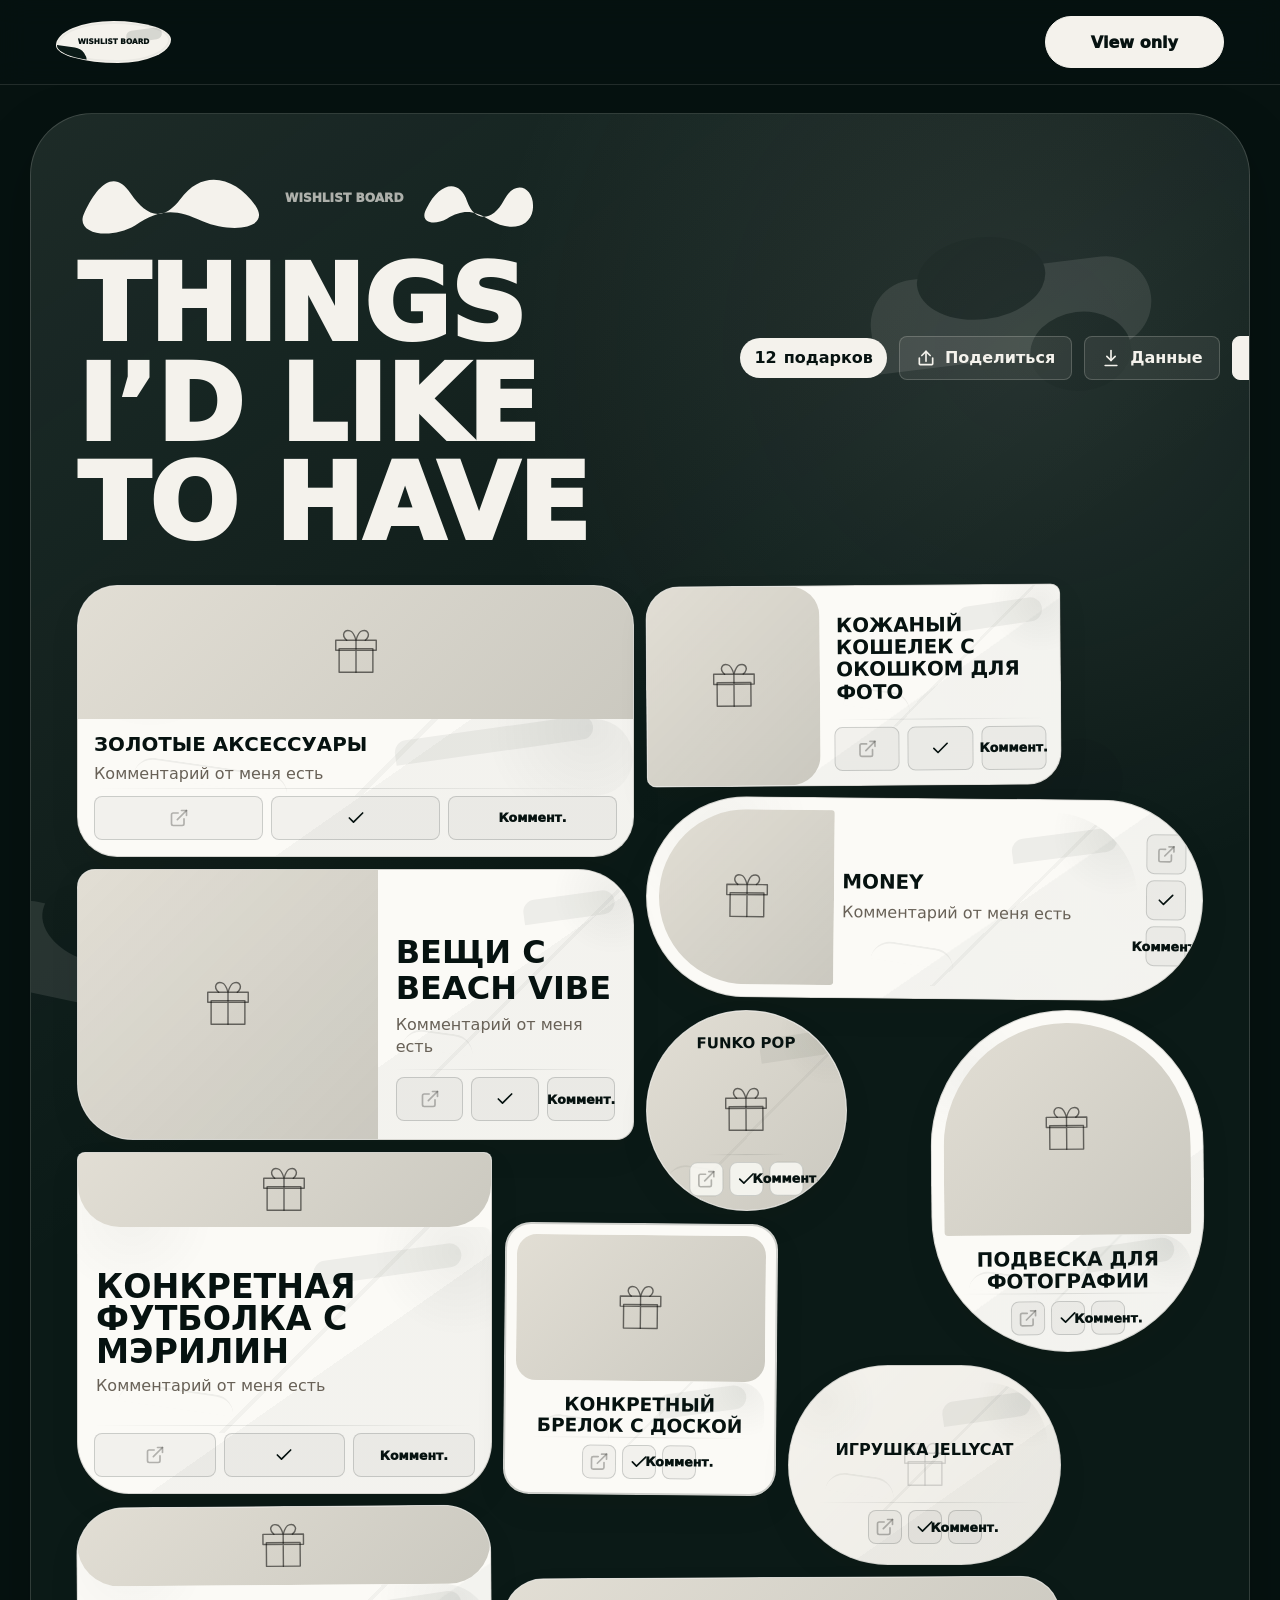
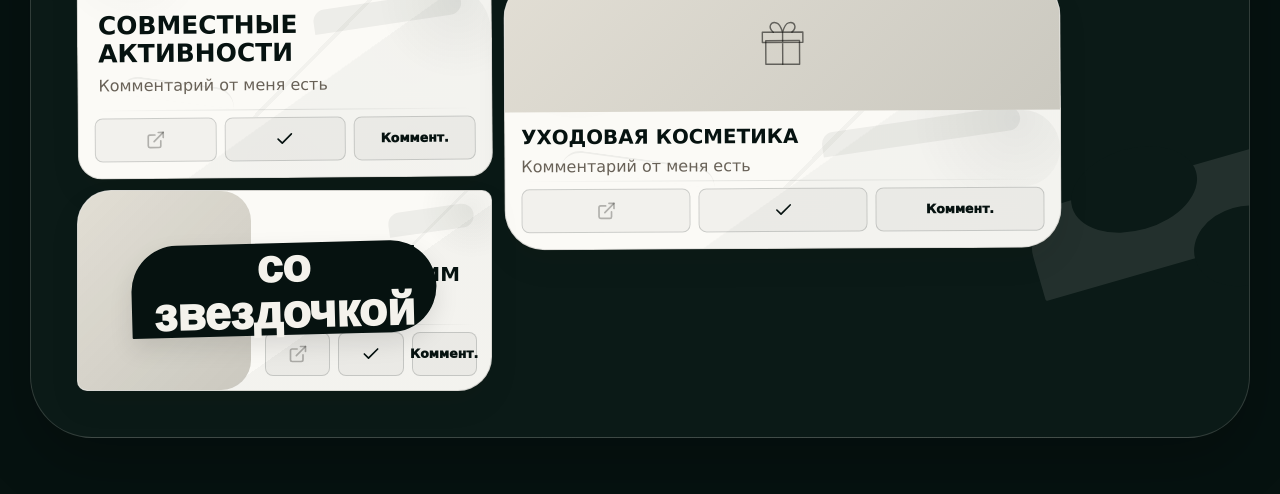
==== commit d6470cc5: "Add public data export button" ====
--- a/index.html
+++ b/index.html
@@ -4,7 +4,7 @@
     <meta charset="UTF-8" />
     <meta name="viewport" content="width=device-width, initial-scale=1.0" />
     <title>Wishlist</title>
-    <link rel="stylesheet" href="styles.css?v=20260501-arrange-1" />
+    <link rel="stylesheet" href="styles.css?v=20260501-export-data-1" />
   </head>
   <body>
     <div class="app">
@@ -73,6 +73,14 @@
                   </svg>
                   Поделиться
                 </button>
+                <button class="secondary-button export-data-button" id="exportWishlistDataButton" type="button" aria-label="Скачать данные" title="Скачать данные">
+                  <svg viewBox="0 0 24 24" aria-hidden="true">
+                    <path d="M12 3v12" />
+                    <path d="m7 10 5 5 5-5" />
+                    <path d="M5 21h14" />
+                  </svg>
+                  Данные
+                </button>
                 <button class="primary-button" id="addGiftFromHome" type="button" aria-label="Добавить" title="Добавить" aria-expanded="false" aria-controls="addChoiceMenu">
                   <svg viewBox="0 0 24 24" aria-hidden="true">
                     <path d="M12 5v14M5 12h14" />
@@ -284,6 +292,7 @@
       </section>
     </template>
 
-    <script src="app.js?v=20260501-arrange-1"></script>
+    <script src="wishlist-data.js?v=20260501-export-data-1"></script>
+    <script src="app.js?v=20260501-export-data-1"></script>
   </body>
 </html>
--- a/styles.css
+++ b/styles.css
@@ -835,7 +835,7 @@
   height: 8px;
 }
 
-.is-arranging .gift-card.is-free-position .resize-handle {
+.is-arranging .resize-handle {
   display: block;
 }
 
@@ -862,10 +862,10 @@
 
 .arrange-card-controls button {
   display: inline-grid;
-  min-width: 30px;
+  min-width: 32px;
   height: 30px;
   place-items: center;
-  padding: 0 7px;
+  padding: 0 8px;
   border: 1px solid rgba(6, 18, 16, 0.14);
   border-radius: 999px;
   color: var(--ink);
@@ -876,15 +876,20 @@
   pointer-events: auto;
 }
 
+.arrange-card-controls button[aria-label="Переместить выше"],
+.arrange-card-controls button[aria-label="Переместить ниже"] {
+  display: none;
+}
+
 .is-arranging .arrange-card-controls {
   display: inline-flex;
 }
 
 .gift-card--circle .arrange-card-controls button,
 .gift-card--mini .arrange-card-controls button {
-  min-width: 28px;
+  min-width: 32px;
   height: 30px;
-  padding-inline: 6px;
+  padding-inline: 8px;
   font-size: 0.66rem;
 }
 
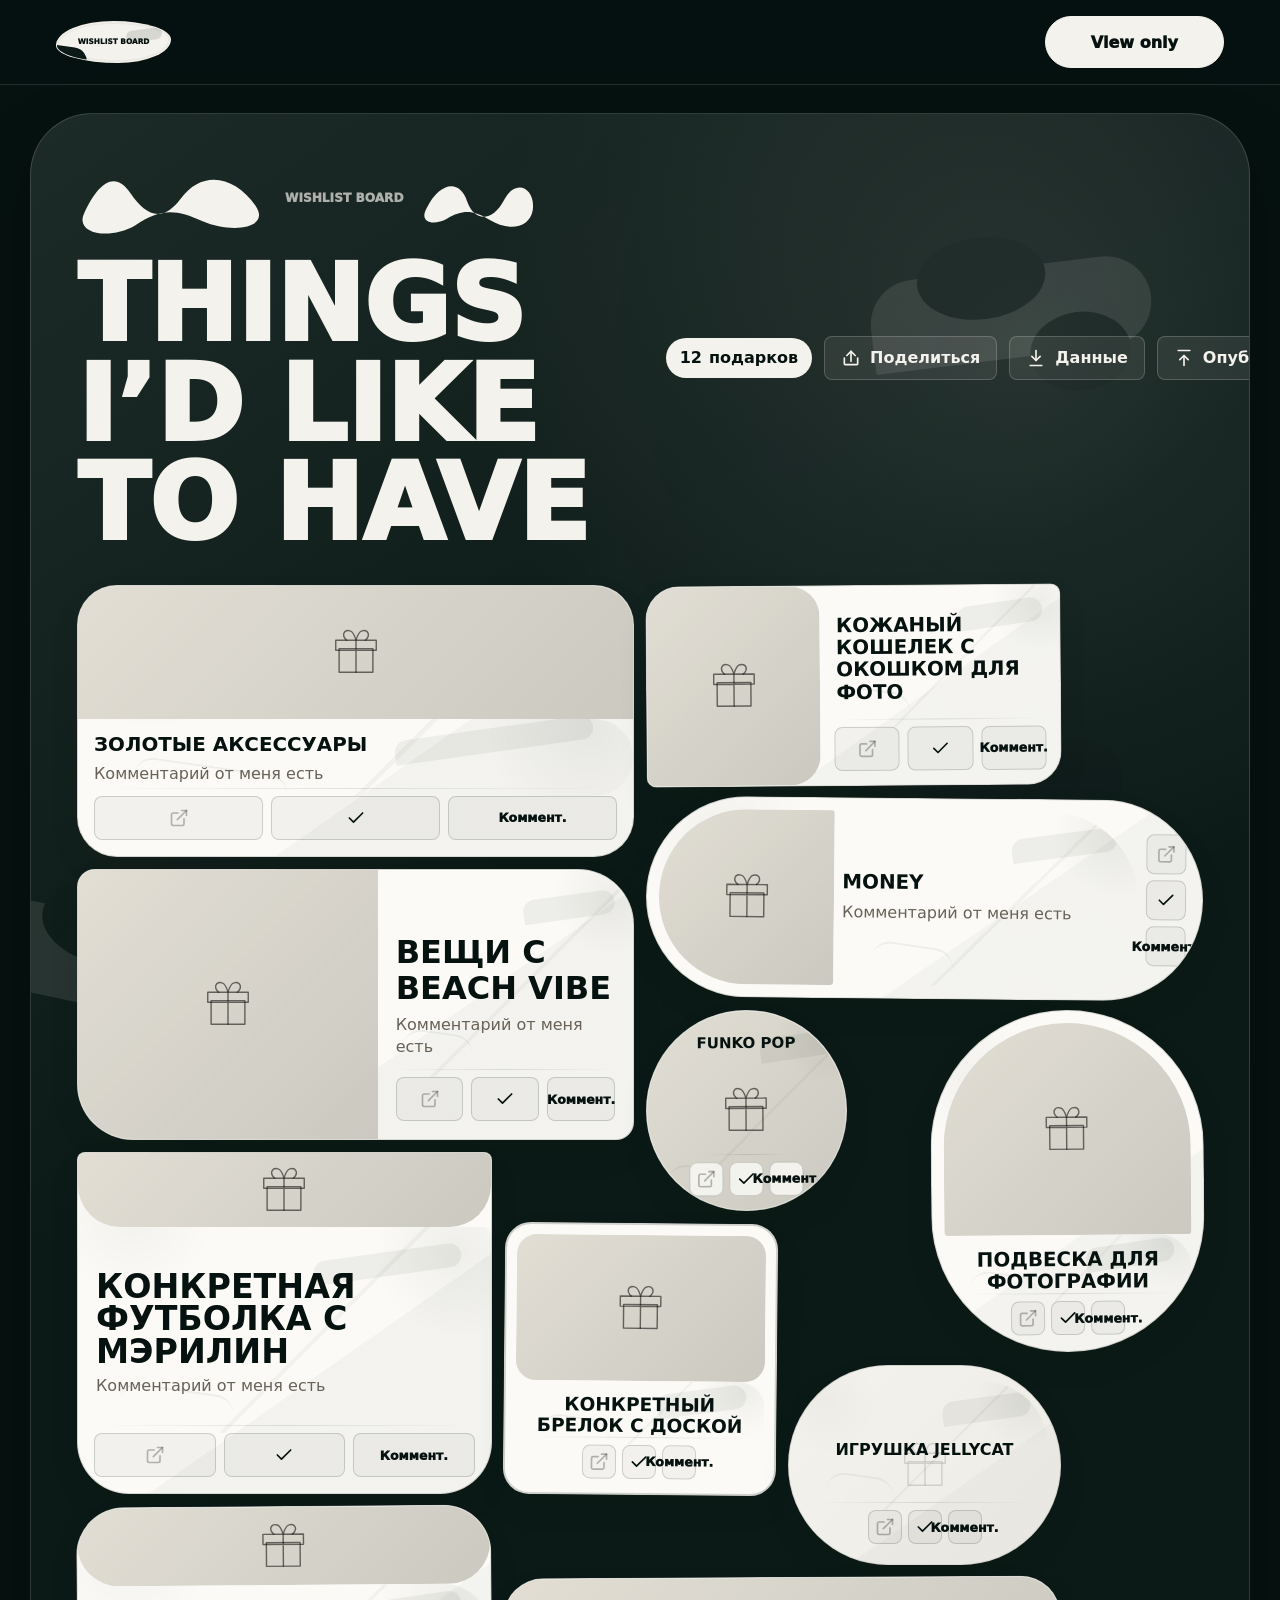
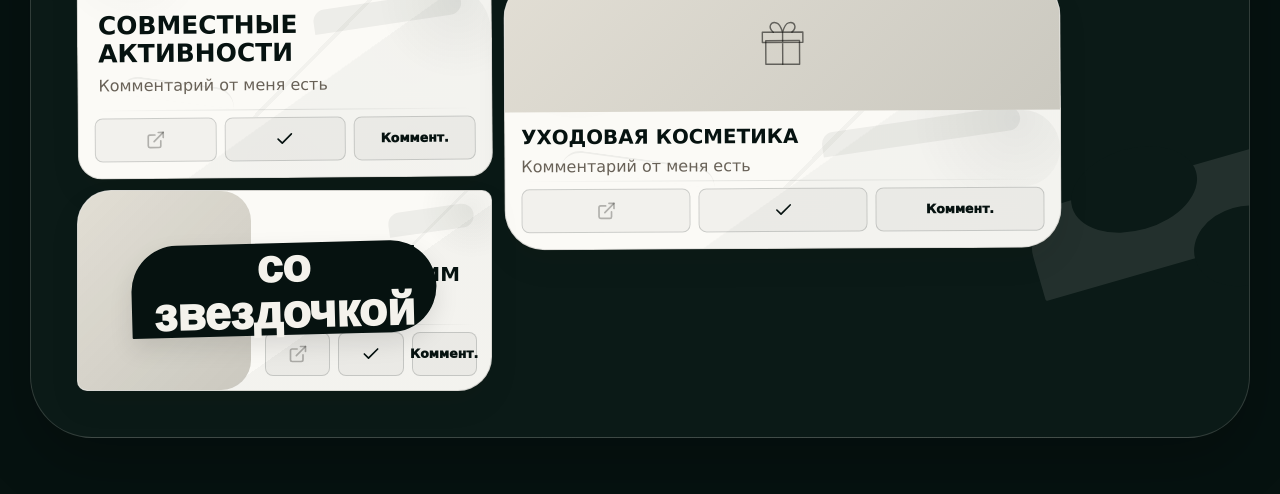
==== commit fbc4acdf: "Publish wishlist data from app" ====
--- a/index.html
+++ b/index.html
@@ -4,7 +4,7 @@
     <meta charset="UTF-8" />
     <meta name="viewport" content="width=device-width, initial-scale=1.0" />
     <title>Wishlist</title>
-    <link rel="stylesheet" href="styles.css?v=20260501-export-data-1" />
+    <link rel="stylesheet" href="styles.css?v=20260501-github-autopublish-1" />
   </head>
   <body>
     <div class="app">
@@ -80,6 +80,14 @@
                     <path d="M5 21h14" />
                   </svg>
                   Данные
+                </button>
+                <button class="secondary-button publish-data-button" id="publishWishlistDataButton" type="button" aria-label="Опубликовать" title="Опубликовать">
+                  <svg viewBox="0 0 24 24" aria-hidden="true">
+                    <path d="M12 21V9" />
+                    <path d="m7 14 5-5 5 5" />
+                    <path d="M5 3h14" />
+                  </svg>
+                  Опубликовать
                 </button>
                 <button class="primary-button" id="addGiftFromHome" type="button" aria-label="Добавить" title="Добавить" aria-expanded="false" aria-controls="addChoiceMenu">
                   <svg viewBox="0 0 24 24" aria-hidden="true">
@@ -292,7 +300,7 @@
       </section>
     </template>
 
-    <script src="wishlist-data.js?v=20260501-export-data-1"></script>
-    <script src="app.js?v=20260501-export-data-1"></script>
+    <script src="wishlist-data.js?v=20260501-github-autopublish-1"></script>
+    <script src="app.js?v=20260501-github-autopublish-1"></script>
   </body>
 </html>
--- a/styles.css
+++ b/styles.css
@@ -420,7 +420,9 @@
   flex: 0 0 auto;
 }
 
-.home-board .share-button {
+.home-board .share-button,
+.home-board .export-data-button,
+.home-board .publish-data-button {
   flex: 0 0 auto;
 }
 
@@ -2056,7 +2058,9 @@
   }
 
   .home-board .primary-button,
-  .home-board .share-button {
+  .home-board .share-button,
+  .home-board .export-data-button,
+  .home-board .publish-data-button {
     width: 48px;
     min-width: 48px;
     padding: 0;
@@ -2066,7 +2070,9 @@
   }
 
   .home-board .primary-button svg,
-  .home-board .share-button svg {
+  .home-board .share-button svg,
+  .home-board .export-data-button svg,
+  .home-board .publish-data-button svg {
     flex: 0 0 auto;
     width: 20px;
     height: 20px;
